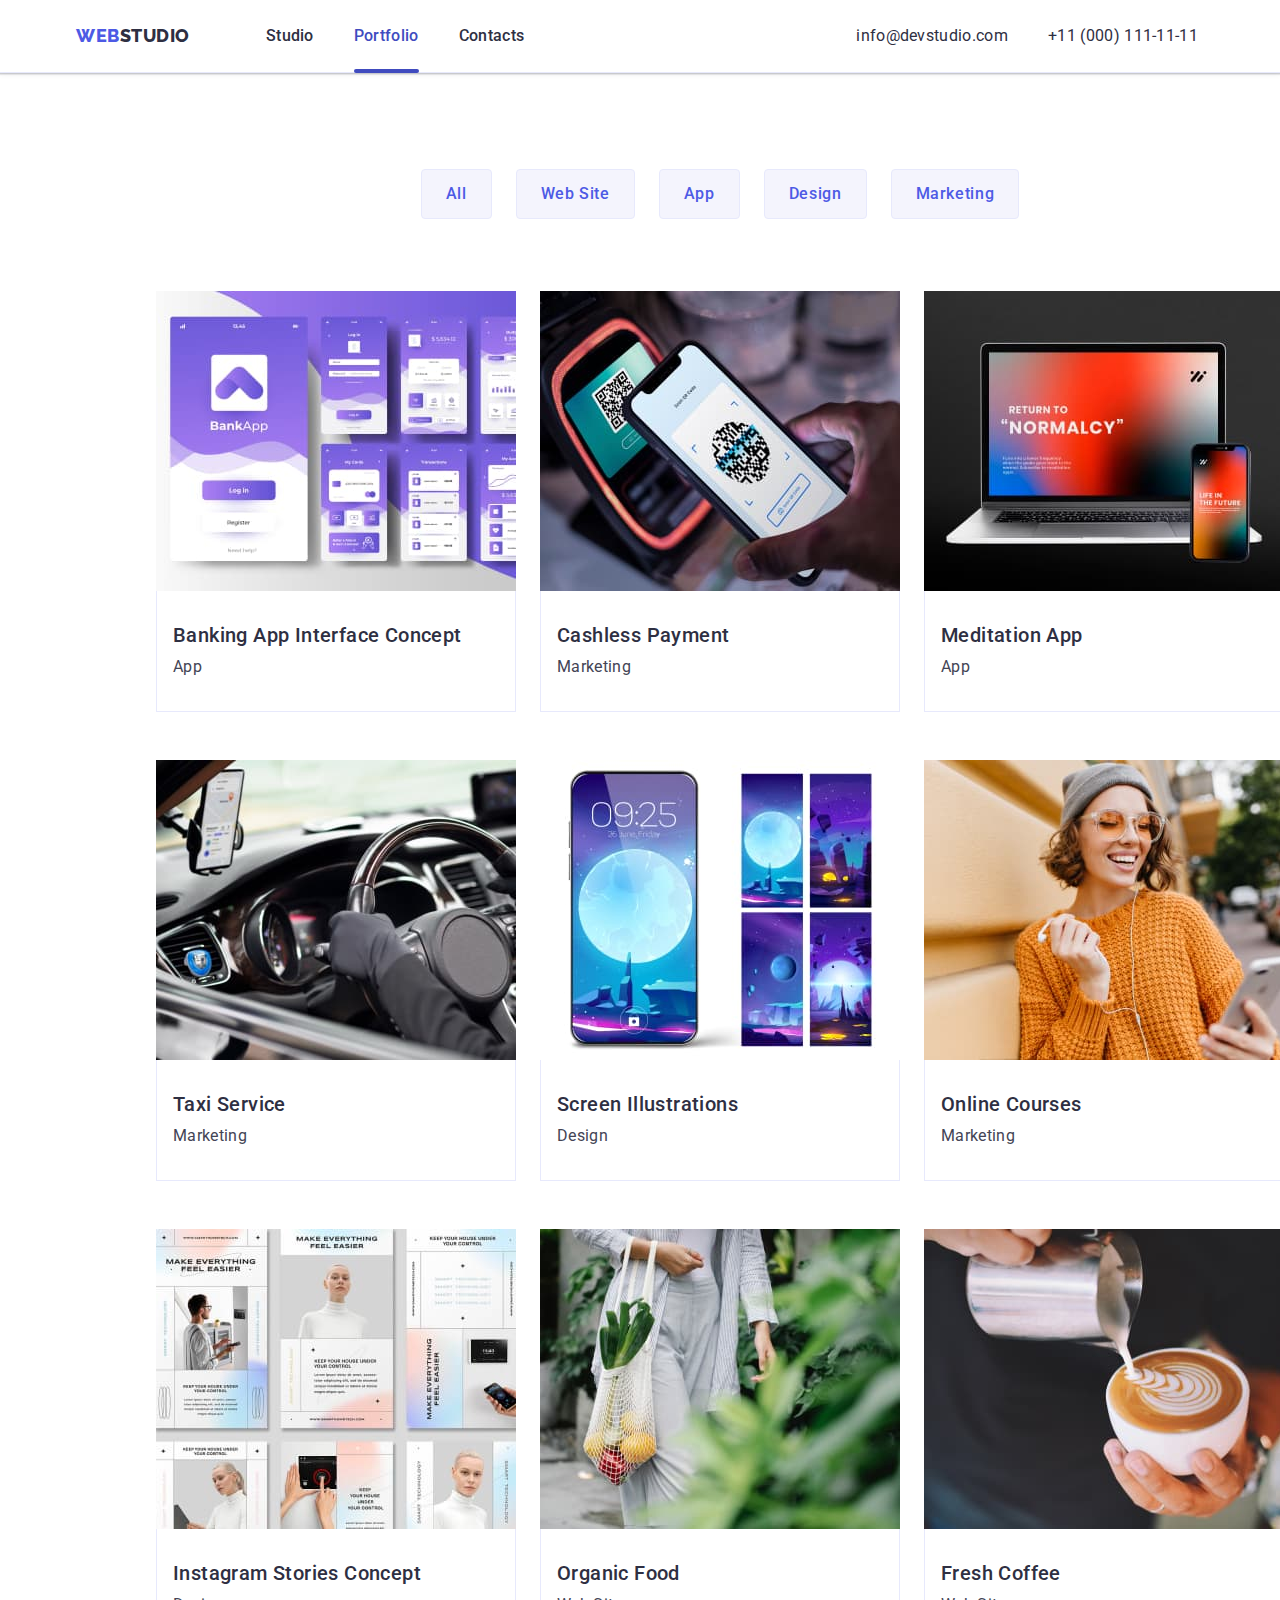
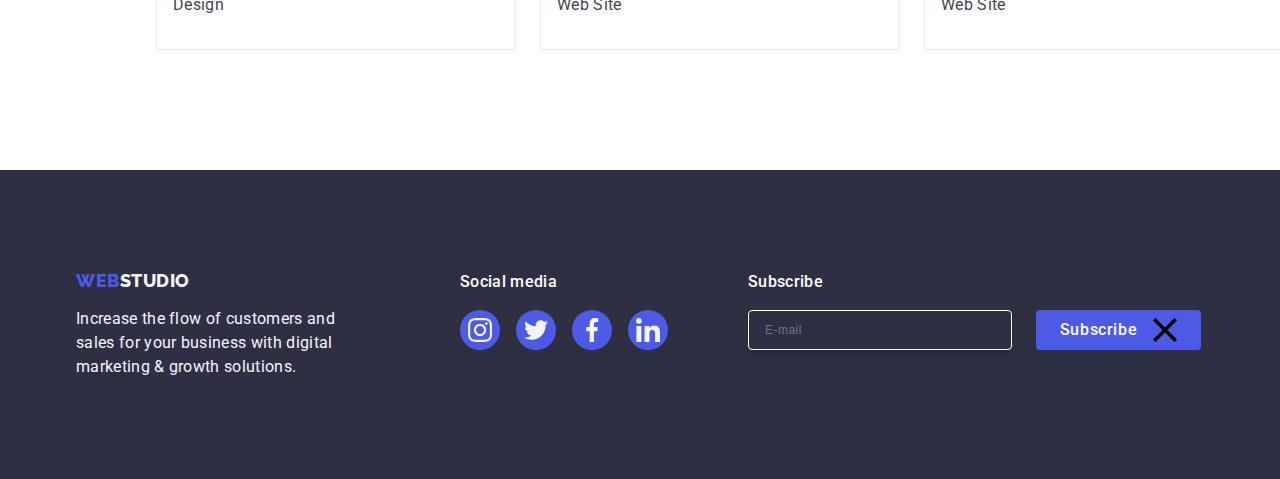
==== portfolio.html @ 4caf3ba0 "Adding files from previous homework" ====
<!DOCTYPE html>
<html lang="en">
  <head>
    <meta charset="UTF-8" />
    <meta name="viewport" content="width=device-width, initial-scale=1.0" />
    <title>WebStudio</title>
    <link
      rel="stylesheet"
      href="https://cdnjs.cloudflare.com/ajax/libs/modern-normalize/2.0.0/modern-normalize.min.css"
      integrity="sha512-4xo8blKMVCiXpTaLzQSLSw3KFOVPWhm/TRtuPVc4WG6kUgjH6J03IBuG7JZPkcWMxJ5huwaBpOpnwYElP/m6wg=="
      crossorigin="anonymous"
      referrerpolicy="no-referrer"
    />
    <link rel="stylesheet" href="./css/styles.css" />
    <link rel="preconnect" href="https://fonts.googleapis.com" />
    <link rel="preconnect" href="https://fonts.gstatic.com" crossorigin />
    <link
      href="https://fonts.googleapis.com/css2?family=Raleway:wght@800&family=Roboto:wght@400;500;700;900&display=swap"
      rel="stylesheet"
    />
  </head>
  <body>
    <header class="page-header">
      <div class="header-container container">
        <nav class="nav-container">
          <a href="./index.html" class="logo link"
            >Web<span class="logo header-logo-color">Studio</span></a
          >
          <ul class="menu-items">
            <li class="menu-list">
              <a href="./index.html" class="link navigation-link">Studio</a>
            </li>
            <li class="menu-list">
              <a
                href="./portfolio.html"
                class="link navigation-link link-active"
                >Portfolio</a
              >
            </li>
            <li class="menu-list">
              <a href="" class="link navigation-link">Contacts</a>
            </li>
          </ul>
        </nav>
        <address>
          <ul class="contact-list">
            <li class="contact-item">
              <a href="mailto:info@devstudio.com" class="contact-link"
                >info@devstudio.com</a
              >
            </li>
            <li class="contact-item">
              <a href="tel:+110001111111" class="contact-link"
                >+11 (000) 111-11-11</a
              >
            </li>
          </ul>
        </address>
      </div>
    </header>
    <main>
      <!-- filters-list -->
      <section class="portfolio-section">
        <div class="container">
          <h1 class="visually-hidden">Gallery</h1>
          <ul class="list filter-list">
            <li class="filter-list-transitions">
              <button type="button" class="filter-button">All</button>
            </li>
            <li class="filter-list-transitions">
              <button type="button" class="filter-button">Web Site</button>
            </li>
            <li class="filter-list-transitions">
              <button type="button" class="filter-button">App</button>
            </li>
            <li class="filter-list-transitions">
              <button type="button" class="filter-button">Design</button>
            </li>
            <li class="filter-list-transitions">
              <button type="button" class="filter-button">Marketing</button>
            </li>
          </ul>

          <!-- Images -->
          <ul class="image-list">
            <li class="portfolio-list-item">
              <a class="link portfolio-link transformation" href="">
                <div class="pop-up-div">
                  <img
                    src="./images/portfolio/img1.jpg"
                    alt="Screenshot of mobile app mockup designs"
                    width="360"
                    height="300"
                  />
                  <p class="pop-up-paragraph">
                    14 Stylish and User-Friendly App Design Concepts · Task
                    Manager App · Calorie Tracker App · Exotic Fruit Ecommerce
                    App · Cloud Storage App
                  </p>
                </div>
                <div class="application-name-and-category">
                  <h2 class="application-name">
                    Banking App Interface Concept
                  </h2>
                  <p class="application-category">App</p>
                </div>
              </a>
            </li>
            <li class="portfolio-list-item">
              <a class="link portfolio-link transformation" href="">
               <div class="pop-up-div">
                  <img
                    src="./images/portfolio/img2.jpg"
                    alt="Scanning the QR code for cashless payment"
                    width="360"
                    height="300"
                  />
                  <p class="pop-up-paragraph">
                    14 Stylish and User-Friendly App Design Concepts · Task
                    Manager App · Calorie Tracker App · Exotic Fruit Ecommerce
                    App · Cloud Storage App
                  </p>
               </div>
                <div class="application-name-and-category">
                  <h2 class="application-name">Cashless Payment</h2>
                  <p class="application-category">Marketing</p>
                </div>
              </a>
            </li>
            <li class="portfolio-list-item">
              <a class="link portfolio-link transformation" href="">
               <div class="pop-up-div">
                  <img
                    src="./images/portfolio/img3.jpg"
                    alt="Laptop and smartphone advertising"
                    width="360"
                    height="300"
                  />
                  <p class="pop-up-paragraph">
                    14 Stylish and User-Friendly App Design Concepts · Task
                    Manager App · Calorie Tracker App · Exotic Fruit Ecommerce
                    App · Cloud Storage App
                  </p>
               </div>
                <div class="application-name-and-category">
                  <h2 class="application-name">Meditation App</h2>
                  <p class="application-category">App</p>
                </div>
              </a>
            </li>
            <li class="portfolio-list-item">
              <a class="link portfolio-link transformation" href="">
                <div class="pop-up-div">
                  <img
                    src="./images/portfolio/img4.jpg"
                    alt="The taxi driver uses a mobile application in the car"
                    width="360"
                    height="300"
                  />
                  <p class="pop-up-paragraph">
                    14 Stylish and User-Friendly App Design Concepts · Task
                    Manager App · Calorie Tracker App · Exotic Fruit Ecommerce
                    App · Cloud Storage App
                  </p>
                </div>
                <div class="application-name-and-category">
                  <h2 class="application-name">Taxi Service</h2>
                  <p class="application-category">Marketing</p>
                </div>
              </a>
            </li>
            <li class="portfolio-list-item">
              <a class="link portfolio-link transformation" href="">
               <div class="pop-up-div">
                  <img
                    src="./images/portfolio/img5.jpg"
                    alt="illustrations showing screenshots of smartphone wallpapers"
                    width="360"
                    height="300"
                  />
                  <p class="pop-up-paragraph">
                    14 Stylish and User-Friendly App Design Concepts · Task
                    Manager App · Calorie Tracker App · Exotic Fruit Ecommerce
                    App · Cloud Storage App
                  </p>
               </div>
                <div class="application-name-and-category">
                  <h2 class="application-name">Screen Illustrations</h2>
                  <p class="application-category">Design</p>
                </div>
              </a>
            </li>
            <li class="portfolio-list-item">
              <a class="link portfolio-link transformation" href="">
               <div class="pop-up-div">
                  <img
                    src="./images/portfolio/img6.jpg"
                    alt="A girl uses a smartphone while learning online"
                    width="360"
                    height="300"
                  />
                  <p class="pop-up-paragraph">
                    14 Stylish and User-Friendly App Design Concepts · Task
                    Manager App · Calorie Tracker App · Exotic Fruit Ecommerce
                    App · Cloud Storage App
                  </p>
               </div>
                <div class="application-name-and-category">
                  <h2 class="application-name">Online Courses</h2>
                  <p class="application-category">Marketing</p>
                </div>
              </a>
            </li>
            <li class="portfolio-list-item">
              <a class="link portfolio-link transformation" href="">
                <div class="pop-up-div">
                  <img
                    src="./images/portfolio/img7.jpg"
                    alt="Design concepts for Instagram"
                    width="360"
                    height="300"
                  />
                  <p class="pop-up-paragraph">
                    14 Stylish and User-Friendly App Design Concepts · Task
                    Manager App · Calorie Tracker App · Exotic Fruit Ecommerce
                    App · Cloud Storage App
                  </p>
                </div>
                <div class="application-name-and-category">
                  <h2 class="application-name">Instagram Stories Concept</h2>
                  <p class="application-category">Design</p>
                </div>
              </a>
            </li>
            <li class="portfolio-list-item">
              <a class="link portfolio-link transformation" href="">
                <div class="pop-up-div">
                  <img
                    src="./images/portfolio/img8.jpg"
                    alt="Woman carries healthy vegetables and fruits"
                    width="360"
                    height="300"
                  />
                  <p class="pop-up-paragraph">
                    14 Stylish and User-Friendly App Design Concepts · Task
                    Manager App · Calorie Tracker App · Exotic Fruit Ecommerce
                    App · Cloud Storage App
                  </p>
                </div>
                <div class="application-name-and-category">
                  <h2 class="application-name">Organic Food</h2>
                  <p class="application-category">Web Site</p>
                </div>
              </a>
            </li>
            <li class="portfolio-list-item">
              <a class="link portfolio-link transformation" href="">
               <div class="pop-up-div">
                  <img
                    src="./images/portfolio/img9.jpg"
                    alt="Making delicious cappuccino coffee"
                    width="360"
                    height="300"
                  />
                  <p class="pop-up-paragraph">
                    14 Stylish and User-Friendly App Design Concepts · Task
                    Manager App · Calorie Tracker App · Exotic Fruit Ecommerce
                    App · Cloud Storage App
                  </p>
               </div>
                <div class="application-name-and-category">
                  <h2 class="application-name">Fresh Coffee</h2>
                  <p class="application-category">Web Site</p>
                </div>
              </a>
            </li>
          </ul>
        </div>
      </section>
    </main>

            <!-- Footer -->
    <footer class="footer-attributes">
      <div class="container footer-container">
        <div class="footer-logo-and-description">
          <a href="./index.html" class="logo link footer-link"
            >Web<span class="footer-logo-color">Studio</span></a
          >
          <p class="footer-description">
            Increase the flow of customers and sales for your business with
            digital marketing & growth solutions.
          </p>
        </div>

        <!-- Footer - Social media icons -->
        <div class="footer-social-media-container">
          <p class="footer-social-media-icons-header">Social media</p>
          <ul class="footer-social-media-list">
            <li class="footer-social-media-list-item">
              <a class="footer-social-media-link" href="">
                <svg class="footer-social-media-icon" width="24" height="24">
                  <use href="./images/icons.svg#icon-instagram"></use>
                </svg>
              </a>
            </li>
            <li class="footer-social-media-list-item">
              <a class="footer-social-media-link" href="">
                <svg class="footer-social-media-icon" width="24" height="24">
                  <use href="./images/icons.svg#icon-twitter"></use>
                </svg>
              </a>
            </li>
            <li class="footer-social-media-list-item">
              <a class="footer-social-media-link" href="">
                <svg class="footer-social-media-icon" width="24" height="24">
                  <use href="./images/icons.svg#icon-facebook"></use>
                </svg>
              </a>
            </li>
            <li class="footer-social-media-list-item">
              <a class="footer-social-media-link" href="">
                <svg class="footer-social-media-icon" width="24" height="24">
                  <use href="./images/icons.svg#icon-linkedin"></use>
                </svg>
              </a>
            </li>
          </ul>
        </div>

        <!-- Footer form -->
        <div class="div-footer-three">
          <p class="paragraph-footer-three">
         Subscribe
          </p>
          <form class="footer-form">
          <label class="label-footer">
           <input class="input-footer" name="input-footer" type="email" placeholder="E-mail" required></label>
           <button type="submit" class="button-footer">Subscribe
             <svg width="24" height="24" class="icon-button">
                 <use href="./images/icons-modal.svg#icon-close"></use>
             </svg>
         </button>
          </form>
         </div>
      </div>
    </footer>
  </body>
</html>
---- css/styles.css ----
*,
*::before,
*::after {
  img {
    display: block;
    max-width: 100%;
    height: auto;
  }
  button {
    cursor: pointer;
    border: none;
    border-radius: 4px;
  }

  .link {
    text-decoration: none;
    padding: 0;
    margin: 0;
  }
}

* {
  box-sizing: border-box;
  margin: 0;
  padding: 0;
}

:root {
  --iris-color: #4d5ae5;
  --ocean-color: #404bbf;
  --navy-blue-color: #2e2f42;
  --green-color: #31d0aa;
  --slate-color: #434455;
  --light-slate-color: #8e8f99;
  --cornflower-color: #e7e9fc;
  --cloud-color: #f4f4fd;
  --navy-blue-modal-color: #2e2f4266;
  --grey-color: #2e2f42b2;
  --white-color: #ffffff;
  --dairy-color: #fcfcfc;
}

h1,
h2,
h3,
h4,
h5,
h6,
p {
  margin: 0;
}

body {
  font-family: "Roboto", sans-serif;
  color: var(--slate-color);
  background-color: var(--white-color);
}

img {
  display: block;
}

/* header */
.page-header {
  margin: 0 auto;
  border-bottom: 1px solid var(--cornflower-color);
  box-shadow: 0px 2px 1px rgba(46, 47, 66, 0.08),
    0px 1px 1px rgba(46, 47, 66, 0.16), 0px 1px 6px rgba(46, 47, 66, 0.08);
}

.header-container {
  display: flex;
  align-items: center;
}

.logo {
  font-family: "Raleway", sans-serif;
  font-size: 18px;
  font-weight: 800;
  line-height: 1.17;
  letter-spacing: 0.54px;
  text-transform: uppercase;
  margin-right: 76px;
  color: var(--iris-color);
}

.header-logo-color {
  color: var(--navy-blue-color);
  margin: 0;
}

.menu-items {
  display: flex;
  list-style: none;
  font-style: normal;
  margin-block-start: 0;
  margin-block-end: 0;
 }

.menu-list:nth-child(-n + 2) {
  margin-right: 40px;
}

.menu-list:last-child {
  margin-right: 0;
}

.navigation-link {
  display: inline-block;
  position: relative;
  padding:24px 0;
  font-weight: 500;
  font-size: 16px;
  line-height: 1.5;
  letter-spacing: 0.02em;
  color: #2e2f42;
  transition: color 250ms cubic-bezier(0.4, 0, 0.2, 1);
}

.navigation-link:hover,
.navigation-link:focus {
  color: var(--ocean-color);
}

.link-active {
  color: var(--ocean-color, #404bbf);
}

.link-active::after {
  content: "";
  position: absolute;
  left: 0;
  bottom: -1px;
  height: 4px;
  background-color: #404bbf;
  border-radius: 2px;
  width: 100%;
}

.contact-list {
  display: flex;
  list-style: none;
  font-style: normal;
  margin-block-start: 0;
  margin-block-end: 0;
}

.contact-item:first-child {
  margin-left: 332px;
  margin-right: 40px;
}

.contact-item:last-child {
  margin-right: 0;
}

.contact-link {
  position: relative;
  display: inline-block;
  font-size: 16px;
  font-weight: 400;
  line-height: 1.5;
  letter-spacing: 0.02em;
  text-decoration: none;
  color: var(--navy-blue-color);
  padding: 24px 0;
  transition: color 250ms cubic-bezier(0.4, 0, 0.2, 1);
}

.contact-link:hover,
.contact-link:focus {
  color: var(--ocean-color);
}

.container {
  width: 1158px;
  max-width: 1158px;
  padding: 0 15px;
  margin: 0 auto;
}

.first-section {
  width: 1440px;
  max-width: 1440px;
  padding: 188px 0;
  margin: 0 auto;
}

.section {
  padding: 120px 0;
  margin: 0 auto;
}

.section-three {
  padding: 0 0 120px 0;
  margin: 0 auto;
}

.nav-container {
  display: flex;
  align-items: center;
  padding: 0;
}

.nav-item {
  width: 1440px;
  max-width: 1440px;
  margin: 0 auto;
}

.visually-hidden {
  position: absolute;
  width: 1px;
  height: 1px;
  margin: -1px;
  border: 0;
  padding: 0;
  white-space: nowrap;
  clip-path: inset(100%);
  clip: rect(0 0 0 0);
  overflow: hidden;
}

.list-item {
  flex-basis: calc((100% - 48px) / 3);
}

.list-3 {
  display: flex;
  gap: 24px;
}

.list-4 {
  margin-top: -15px;
}

.list {
  display: flex;
  list-style: none;
  padding: 0;
  margin: 0;
  gap: 24px;
}

/* Section 1 - Hero */
.hero {
  background-color: var(--navy-blue-color);
  margin: 0 auto;
  background-image: linear-gradient(
      rgba(46, 47, 66, 0.7),
      rgba(46, 47, 66, 0.7)
    ),
    url(../images/hero-image.jpg);
  background-repeat: no-repeat;
  background-position: center;
  background-size: cover;
}

.hero-header {
  max-width: 496px;
  color: var(--white-color);
  text-align: center;
  font-size: 56px;
  font-weight: 700;
  line-height: 1;
  letter-spacing: 0.02em;
  margin: 0 auto 48px;
}

.hero-button {
  display: block;
  min-width: 169px;
  color: var(--white-color);
  background-color: var(--iris-color);
  font-size: 16px;
  font-weight: 500;
  line-height: 1.5;
  letter-spacing: 0.64px;
  font-family: "Roboto", sans-serif;
  cursor: pointer;
  padding: 16px 32px;
  margin: 0 auto;
  border: 0;
  border-radius: 4px;
  box-shadow: 0px 4px 4px 0px rgba(0, 0, 0, 0.15);
}

.hero-button:hover,
.hero-button:focus {
  color: var(--white-color);
  background-color: var(--ocean-color);
  box-shadow: 0px 4px 4px 0px rgba(0, 0, 0, 0.15);
}

.smaller-headline {
  font-weight: 500;
  font-size: 20px;
  line-height: 1.2;
  letter-spacing: 0.02em;
  color: var(--navy-blue-color);
}

.bigger-headline {
  font-size: 36px;
  font-weight: 500;
  line-height: 1.11;
  letter-spacing: 0.02em;
  text-align: center;
  text-transform: capitalize;
  color: var(--navy-blue-color);
  padding: 0;
  margin: 0 0 72px 0;
}

/* Section 2 - our advantages */
.advantages-list {
  display: flex;
  gap: 24px;
}

.advantages-list-item {
  max-width: 264px;
  flex-basis: calc((100% - 72px) / 4);
}

.advantages-icons {
  display: flex;
  align-items: center;
  justify-content: center;
  width: 264px;
  height: 112px;
  background-color: #f4f4fd;
  border-radius: 4px;
  margin-bottom: 8px;
}

.our-advantages {
  font-weight: 500;
  font-size: 20px;
  line-height: 1.2;
  letter-spacing: 0.02em;
  color: var(--navy-blue-color);
  margin: 0 0 8px 0;
}

.advantages-description {
  color: var(--slate-color);
  font-size: 16px;
  line-height: 1.5;
  letter-spacing: 0.02em;
  margin: 0 0 8px 0;
}

/* Section 4 - Team Cards  */
.team-section-background {
  background-color: var(--cloud-color);
}

.team-list {
  background-color: var(--white-color);
  border-radius: 0px 0px 4px 4px;
  flex-basis: calc((100% - 72px) / 4);
}

.card-caption {
  padding: 32px 0;
  margin: 0;
}

h3.employee-name {
  padding: 0;
  margin: 0 0 8px 0;
}

p.employee-specialization {
  padding: 0;
  margin: 0;
}

.team-presentation {
  text-align: center;
  font-size: 36px;
  font-weight: 700;
  line-height: 1.1111111111111112;
  letter-spacing: 0.72px;
  text-transform: capitalize;
}

.team-card-shadow {
  box-shadow: 0px 2px 1px 0px rgba(46, 47, 66, 0.08),
    0px 1px 1px 0px rgba(46, 47, 66, 0.16),
    0px 1px 6px 0px rgba(46, 47, 66, 0.08);
}

.employee-name {
  color: var(--NAVY-BLUE, #2e2f42);
  text-align: center;

  font-family: Roboto;
  font-size: 20px;
  font-style: normal;
  font-weight: 500;
  line-height: 1.2;
  letter-spacing: 0.4px;
  margin-bottom: 8px;
}

.employee-specialization {
  color: var(--SLATE, #434455);
  text-align: center;
  font-family: Roboto;
  font-size: 16px;
  font-style: normal;
  font-weight: 400;
  line-height: 1.5;
  letter-spacing: 0.32px;
}

.application-name-and-category {
  padding: 32px 16px;
  border: 1px solid #e7e9fc;
  border-top: none;
}

.application-name {
  color: var(--NAVY-BLUE, #2e2f42);

  font-family: Roboto;
  font-size: 20px;
  font-style: normal;
  font-weight: 500;
  line-height: 1.2;
  letter-spacing: 0.4px;
  padding: 0;
  margin: 0 0 8px 0;
}

.application-category {
  color: var(--SLATE, #434455);
  font-family: Roboto;
  font-size: 16px;
  font-style: normal;
  font-weight: 400;
  line-height: 1.5;
  letter-spacing: 0.32px;
  padding: 0;
  margin: 0;
}

/* social media list */
.social-media-list {
  display: flex;
  justify-content: center;
  margin-top: 8px;
  gap: 24px;
}

.social-media-list-item {
  width: 40px;
  height: 40px;
  flex-shrink: 0;
  list-style: none;
}

.social-media-link {
  position: relative;
  display: inline-block;
  width: 100%;
  height: 100%;
  display: flex;
  justify-content: center;
  align-items: center;
  border: 1px solid transparent;
  border-radius: 50%;
  background-color: var(--iris-color, #4d5ae5);
  transition: background-color 250ms cubic-bezier(0.4, 0, 0.2, 1);
}

.social-media-link:hover,
.social-media-link:focus {
  background-color: var(--ocean-color, #404bbf);
}

.social-media-icon {
  width: 16px;
  height: 16px;
  fill: var(--cloud-color, #f4f4fd);
}

/* Section 5 - Customer logos */
.customers-logos-container {
  display: flex;
  flex-direction: column;
  align-items: center;
}

.client-logo-list {
  position: relative;
  display: flex;
  gap: 24px;
  width: 100%;
}

.client-logo {
  width: calc((100% - 120px) / 6);
  height: 88px;
  fill: var(--light-slate-color, #8e8f99);
}

.link-to-client {
  display: flex;
  justify-content: center;
  align-items: center;
  width: 100%;
  height: 100%;
  border-radius: 4px;
  border: 1px solid var(--light-slate-color, #8e8f99);
  fill: var(--light-slate-color, #8e8f99);
  color: var(--light-slate-color, #8e8f99);
  transition: border-color 250ms cubic-bezier(0.4, 0, 0.2, 1),
    color 250ms cubic-bezier(0.4, 0, 0.2, 1);
}

.link-to-client:hover,
.link-to-client:focus {
  fill: var(--ocean-color, #404bbf);
  border-color: var(--ocean-color, #404bbf);
  color: var(--ocean-color, #404bbf);
}

.svg-customer-logo {
  fill: currentColor;
}

/* Portfolio */
.portfolio-section {
  width: 1440px;
  max-width: 1440px;
  padding: 96px 0 120px 0;
  margin: 0 auto;
}

.filter-list {
  display: flex;
  justify-content: center;
  margin: 0 0 72px 0;
  gap: 24px;
}

.filter-list-transitions {
  background-color: 250ms cubic-bezier(0.4, 0, 0.2, 1);
  border-color: 250ms cubic-bezier(0.4, 0, 0.2, 1);
  box-shadow: inset 250ms cubic-bezier(0.4, 0, 0.2, 1);
}

.filter-button {
  font-family: "Roboto", sans-serif;
  color: var(--iris-color);
  background-color: var(--cloud-color);
  border: 1px solid var(--cornflower-color);
  text-align: center;
  font-size: 16px;
  font-weight: 500;
  line-height: 1.5;
  letter-spacing: 0.64px;
  cursor: pointer;
  padding: 12px 24px;
  border-radius: 4px;
  transition: color 250ms cubic-bezier(0.4, 0, 0.2, 1),
    background-color 250ms cubic-bezier(0.4, 0, 0.2, 1),
    border-color 250ms cubic-bezier(0.4, 0, 0.2, 1),
    box-shadow 250ms cubic-bezier(0.4, 0, 0.2, 1);
}

.filter-button:hover,
.filter-button:focus {
  color: var(--white-color);
  background-color: var(--ocean-color);
  border: 1px solid transparent;
  box-shadow: 0px 2px 2px 0px rgba(0, 0, 0, 0.12),
    0px 2px 1px 0px rgba(0, 0, 0, 0.08), 0px 3px 1px 0px rgba(0, 0, 0, 0.1);
}

.image-list {
  display: flex;
  flex-wrap: wrap;
  column-gap: 24px;
  row-gap: 48px;
  padding: 0;
  margin-block-start: 0;
  list-style: none;
  flex-shrink: 0;
}

.portfolio-list-item {
  flex-basis: calc((100% - 48px) / 3);
  background: var(--white-color, #ffffff);
}

.link {
  text-decoration: none;
}

.portfolio-link {
  display: block;
  transition: box-shadow 250ms cubic-bezier(0.4, 0, 0.2, 1);
}

.portfolio-link:hover,
.portfolio-link:focus {
  box-shadow: 0px 1px 6px rgba(46, 47, 66, 0.08),
    0px 1px 1px rgba(46, 47, 66, 0.16), 0px 2px 1px rgba(46, 47, 66, 0.08);
}

.application-name-and-category {
  padding: 32px 16px;
  border: 1px solid var(--cornflower-color, #e7e9fc);
  border-top: none;
}

.pop-up-div {
  position: relative;
  overflow: hidden;
}
.pop-up-paragraph {
  position: absolute;
  height: 100%;
  width: 100%;
  top: 0;
  padding: 40px 32px;
  font-size: 16px;
  line-height: 1.5;
  letter-spacing: 0.02em;
  color: var(--cloud-color, #f4f4fd);
  background-color: var(--iris-color, #4d5ae5);
  transform: translateY(100%);
  transition: transform 250ms cubic-bezier(0.4, 0, 0.2, 1);
}

.transformation:hover .pop-up-paragraph {
  transform: translateY(0%);
}
.transformation:focus .pop-up-paragraph {
  transform: translateY(0%);
}

/* Footer */
.footer-attributes {
  background: var(--navy-blue-color);
  padding: 100px 0;
  margin: 0 auto;
}

.footer-container {
  display: flex;
  align-items: baseline;
}

.footer-logo-and-description {
  margin-right: 120px;
}

.footer-link {
  display: inline-block;
  margin-bottom: 16px;
}

.footer-logo-color {
  color: var(--cloud-color);
}

.footer-description {
  max-width: 264px;
  color: var(--cloud-color);
  font-size: 16px;
  line-height: 1.5;
  letter-spacing: 0.02em;
  padding: 0;
  margin: 0;
}

/* Footer - Social media icons */
.footer-social-media-container {
  display: flex;
  flex-direction: column;
  width: 208px;
  height: 80px;
}

.footer-social-media-icons-header {
  color: var(--white-color, #ffffff);
  font-size: 16px;
  font-style: normal;
  font-weight: 500;
  line-height: 1.5;
  letter-spacing: 0.02em;
  margin-bottom: 16px;
}

.footer-social-media-list {
  display: flex;
  gap: 16px;
}

.footer-social-media-list-item {
  width: 40px;
  height: 40px;
  flex-shrink: 0;
  list-style: none;
}

.footer-social-media-link {
  display: flex;
  justify-content: center;
  align-items: center;
  width: 100%;
  height: 100%;
  border-radius: 50%;
  background-color: var(--iris-color, #4d5ae5);
  transition: background-color 250ms cubic-bezier(0.4, 0, 0.2, 1);
}

.footer-social-media-link:hover,
.footer-social-media-link:focus {
  background-color: var(--green-color, #31d0aa);
}

.footer-social-media-icon {
  width: 24px;
  height: 24px;
  fill: var(--cloud-color, #f4f4fd);
}

/* Footer form */
.div-footer-three {
  margin-left: 80px;
}

.paragraph-footer-three {
  margin-bottom: 16px;
  font-size: 16px;
  font-weight: 500;
  line-height: 1.5;
  letter-spacing: 0.02em;
  color: var(--white-color, #ffffff);
}
.footer-form {
  display: flex;
  gap: 24px;
}

.input-footer {
  width: 264px;
  height: 40px;
  border: 1px solid var(--white-color, #ffffff);
  background-color: transparent;
  font-size: 12px;
  line-height: 1.5;
  letter-spacing: 0.04em;
  padding-left: 16px;
  box-shadow: 0px 4px 4px 0px rgba(0, 0, 0, 0.15);
  border-radius: 4px;
  color: var(--white-color, #ffffff);
  display: flex;
}

.input-footer ::placeholder {
  color: var(--white-color, #ffffff);
}

.button-footer {
  min-width: 165px;
  height: 40px;
  display: flex;
  justify-content: center;
  align-items: center;
  font-family: "Roboto", sans-serif;
  font-size: 16px;
  font-weight: 500;
  line-height: 1.5;
  letter-spacing: 0.04em;
  color: var(--white-color, #ffffff);
  cursor: pointer;
  background-color: var(--iris-color, #4d5ae5);
  border: none;
  border-radius: 4px;
}

.button-footer:hover,
.button-footer:focus {
  background-color: var(--ocean-color, #404bbf);
  transition: background-color 250ms cubic-bezier(0.4, 0, 0.2, 1);
}

.icon-button {
  margin-left: 16px;
}

/* Modal window */
.hero-modal-button {
  transition: background-color 250ms cubic-bezier(0.4, 0, 0.2, 1);
}

.backdrop {
  position: fixed;
  width: 100%;
  height: 100%;
  top: 0;
  left: 0;
  transition: opacity 250ms cubic-bezier(0.4, 0, 0.2, 1),
    visibility 250ms cubic-bezier(0.4, 0, 0.2, 1);
  background-color: rgba(46, 47, 66, 0.4);
}

.is-hidden {
  opacity: 0;
  visibility: hidden;
  pointer-events: none;
}

.modal-container {
  position: absolute;
  width: 408px;
  min-height: 584px;
  top: 50%;
  left: 50%;
  border-radius: 4px;
  transform: translate(-50%, -50%) scale(1);
  transition: transform 250ms cubic-bezier(0.4, 0, 0.2, 1);
  padding: 72px 24px 24px 24px;
  background-color: var(--dairy-color, #fcfcfc);
  box-shadow: 0px 1px 1px rgba(0, 0, 0, 0.14), 0px 1px 3px rgba(0, 0, 0, 0.12),
    0px 2px 1px rgba(0, 0, 0, 0.2);
}

.close-btn {
  position: absolute;
  display: flex;
  align-items: center;
  justify-content: center;
  top: 24px;
  right: 24px;
  width: 24px;
  height: 24px;
  border-radius: 50%;
  padding: 0;
  cursor: pointer;
  background-color: var(--cornflower-color, #e7e9fc);
  border: 1px solid rgba(0, 0, 0, 0.1);
  transition: background-color 250ms cubic-bezier(0.4, 0, 0.2, 1),
    border 250ms cubic-bezier(0.4, 0, 0.2, 1);
}

.close-btn:hover,
.close-btn:focus {
  fill: var(--white-color, #ffffff);
  background-color: var(--ocean-color, #404bbf);
  border: none;
}

.close-btn-icon {
  transition: fill 250ms cubic-bezier(0.4, 0, 0.2, 1);
}

.modal-header {
  font-size: 16px;
  font-weight: 500;
  line-height: 1.5;
  text-align: center;
  letter-spacing: 0.02em;
  margin-bottom: 16px;
  color: var(--navy-blue-color, #2e2f42);
}

.modal-form {
  margin-bottom: 8px;
  color: var(--slate-color, #434455);
}
.modal-label {
  display: block;
  font-size: 12px;
  line-height: 1.17;
  letter-spacing: 0.04em;
  margin-bottom: 4px;
  color: var(--light-slate-color, #8e8f99);
}

.modal-item {
  position: relative;
  color: var(--light-slate-color, #8e8f99);
}

.input-element {
  width: 100%;
  height: 40px;
  border: 1px solid rgba(46, 47, 66, 0.4);
  border-radius: 4px;
  background-color: transparent;
  transition: border-color 250ms cubic-bezier(0.4, 0, 0.2, 1);
  padding-left: 38px;
  outline: transparent;
}

.input-element:focus {
  border-color: var(--iris-color, #4d5ae5);
}

.input-element:focus + svg {
  fill: var(--iris-color, #4d5ae5);
}

.modal-icon {
  position: absolute;
  left: 16px;
  top: 50%;
  transform: translateY(-50%);
  transition: fill 250ms cubic-bezier(0.4, 0, 0.2, 1);
}

.modal-text-input {
  margin-bottom: 16px;
}

.modal-textarea {
  width: 100%;
  height: 120px;
  font-size: 12px;
  line-height: 1.17;
  letter-spacing: 0.04em;
  background-color: transparent;
  outline: transparent;
  color: rgba(46, 47, 66, 0.4);
  border: 1px solid rgba(46, 47, 66, 0.4);
  border-radius: 4px;
  padding: 8px 16px;
  resize: none;
  transition: border-color 250ms cubic-bezier(0.4, 0, 0.2, 1);
}

.div-check {
  margin-bottom: 24px;
}
.modal-textarea:focus {
  border-color: var(--iris-color, #4d5ae5);
}

.second-modal-item {
  margin-bottom: 24px;
  color: var(--light-slate-color, #8e8f99);
}

.second-modal-label {
  display: block;
  font-size: 12px;
  line-height: 1.17;
  letter-spacing: 0.04em;
}

.label-modal-two {
  display: block;
  font-size: 12px;
  line-height: 1.17;
  letter-spacing: 0.04em;
  color: var(--section-fife);
  color: #8e8f99;
}

.span-label {
  width: 16px;
  height: 16px;
  border: 1px solid rgba(46, 47, 66, 0.4);
  border-radius: 2px;
      border 250ms cubic-bezier(0.4, 0, 0.2, 1),
    fill 250ms cubic-bezier(0.4, 0, 0.2, 1);
  display: inline-flex;
  align-items: center;
  justify-content: center;
  fill: transparent;
  margin-right: 8px;
  
  transition: background-color 250ms cubic-bezier(0.4, 0, 0.2, 1), border 250ms cubic-bezier(0.4, 0, 0.2, 1), fill 250ms cubic-bezier(0.4, 0, 0.2, 1);
}

.link-modal {
  color: var(--iris-color, #4d5ae5);
}
.button-modal-six {
  display: block;
  margin: 0 auto;
  min-width: 169px;
  height: 56px;
  font-family: "Roboto", sans-serif;
  font-size: 16px;
  font-weight: 500;
  line-height: 1.5;
  letter-spacing: 0.04em;
  color: #ffffff;
  cursor: pointer;
  background-color: #4d5ae5;
  border: none;
  border-radius: 4px;
  transition: background-color 250ms cubic-bezier(0.4, 0, 0.2, 1);
}
.modal-check:checked + .label-modal-two span {
  background-color: #404bbf;
  fill: #f4f4fd;
  border: none;
}

svg:not(:root) {
  overflow-clip-margin: content-box;
  overflow: hidden;
}

:not(svg) {
  transform-origin: 0px 0px;
}

.modal-link {
  color: var(--iris-color, #4d5ae5);
}
.send-button {
  display: block;
  min-width: 169px;
  height: 56px;
  font-family: "Roboto", sans-serif;
  font-size: 16px;
  font-weight: 500;
  line-height: 1.5;
  letter-spacing: 0.04em;
  border: none;
  border-radius: 4px;
  margin: 0 auto;
  color: var(--white-color, #ffffff);
  cursor: pointer;
  background-color: var(--iris-color, #4d5ae5);
  transition: background-color 250ms cubic-bezier(0.4, 0, 0.2, 1);
}
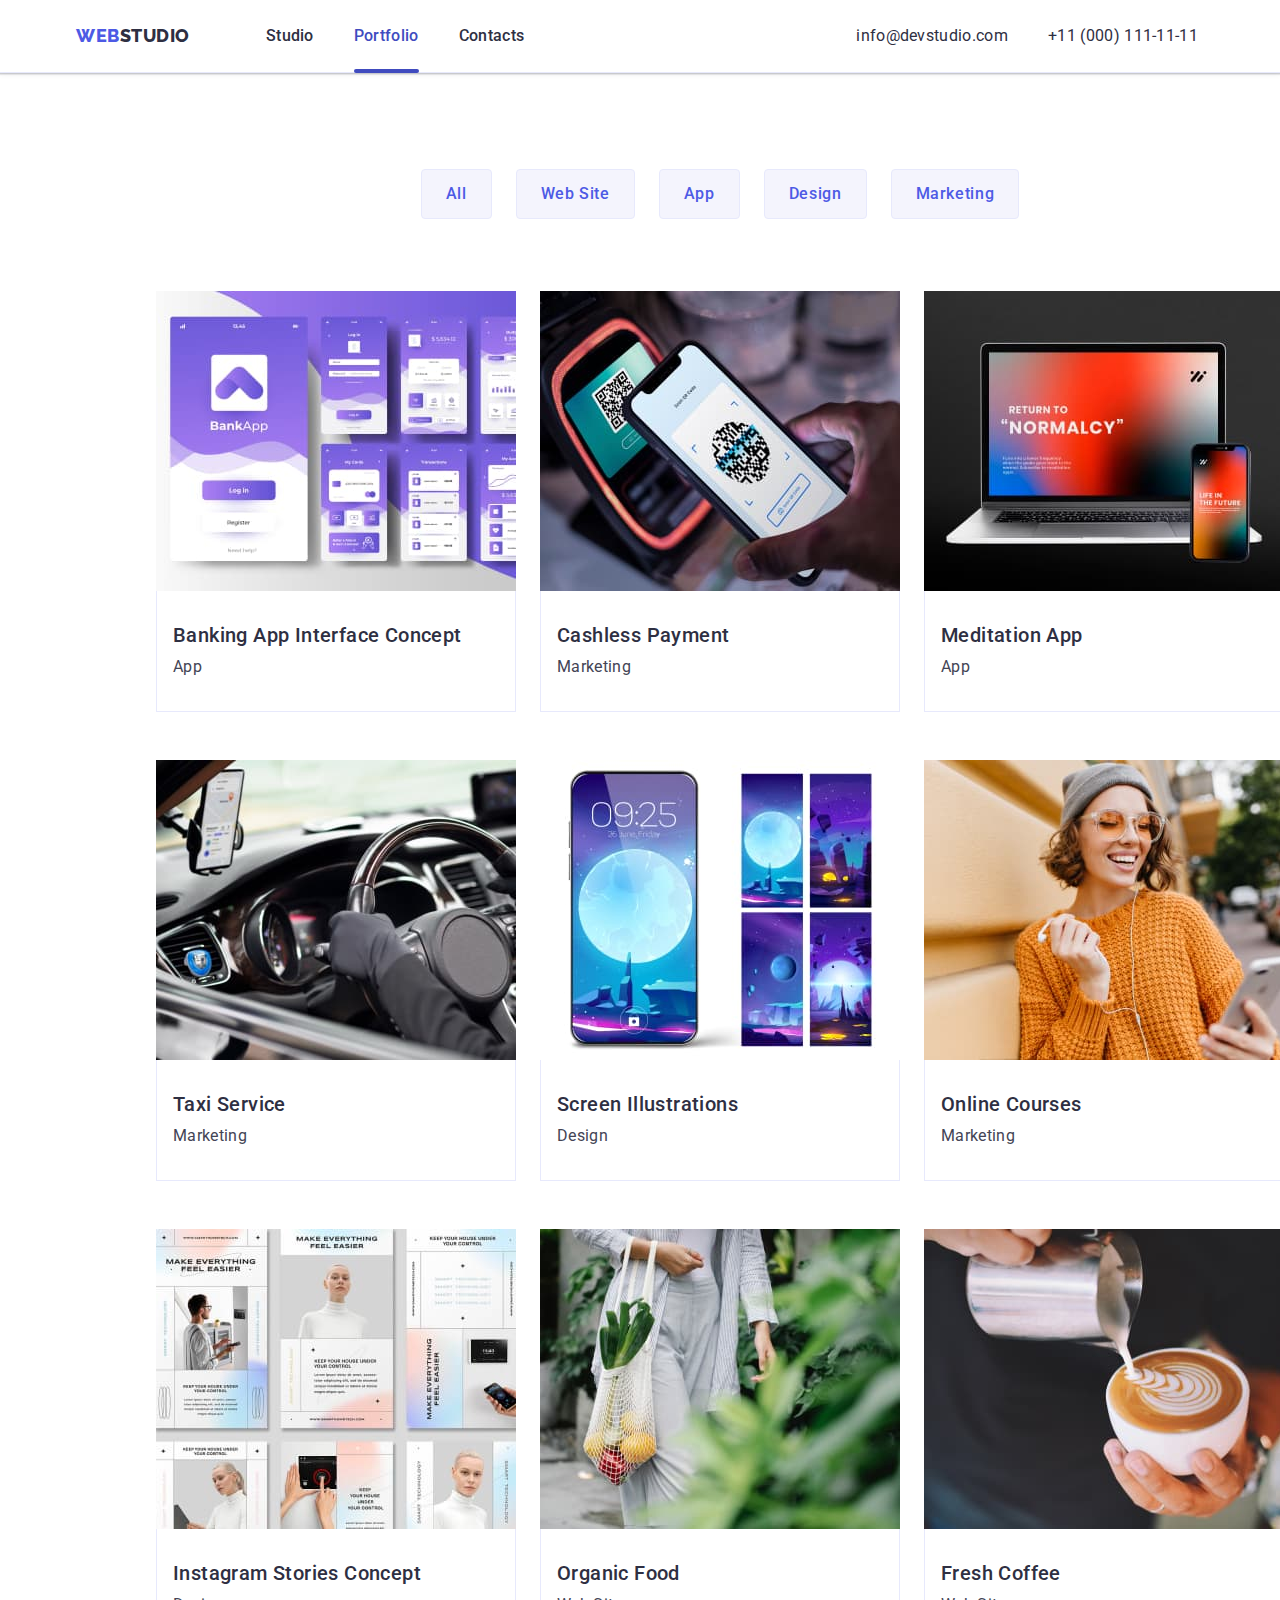
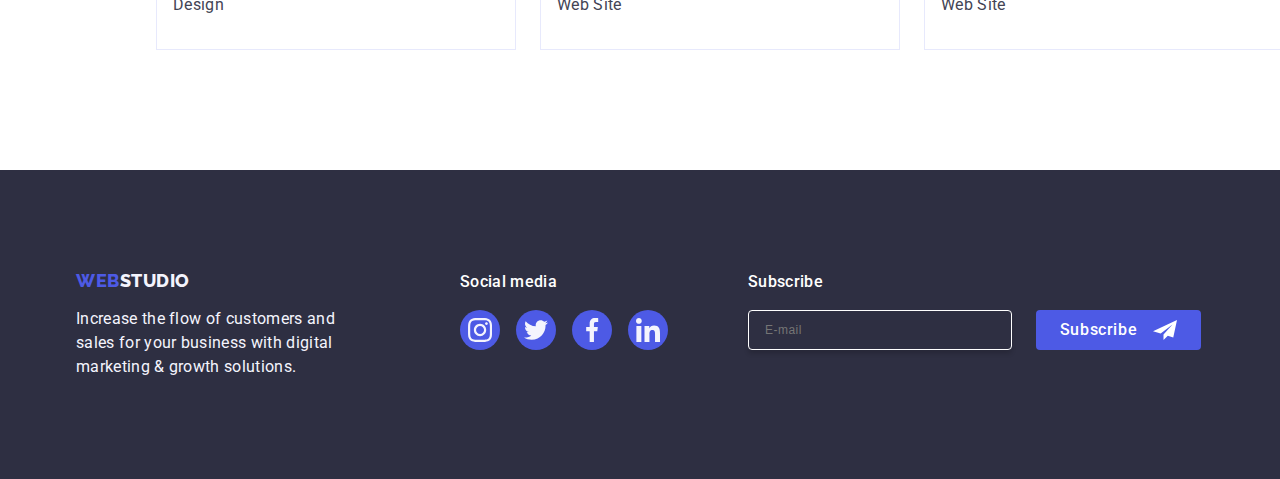
==== commit 6a379e89: "fixing bugs" ====
--- a/portfolio.html
+++ b/portfolio.html
@@ -279,7 +279,7 @@
       </section>
     </main>
 
-            <!-- Footer -->
+           <!-- Footer -->
     <footer class="footer-attributes">
       <div class="container footer-container">
         <div class="footer-logo-and-description">
@@ -329,19 +329,24 @@
 
         <!-- Footer form -->
         <div class="div-footer-three">
-          <p class="paragraph-footer-three">
-         Subscribe
-          </p>
+          <p class="paragraph-footer-three">Subscribe</p>
           <form class="footer-form">
-          <label class="label-footer">
-           <input class="input-footer" name="input-footer" type="email" placeholder="E-mail" required></label>
-           <button type="submit" class="button-footer">Subscribe
-             <svg width="24" height="24" class="icon-button">
-                 <use href="./images/icons-modal.svg#icon-close"></use>
-             </svg>
-         </button>
+            <label class="label-footer">
+              <input
+                class="input-footer"
+                name="input-footer"
+                type="email"
+                placeholder="E-mail"
+                required
+            /></label>
+            <button type="submit" class="button-footer">
+              Subscribe
+              <svg width="24" height="24" class="icon-button">
+                <use href="./images/icons-modal-two.svg#icon-frame"></use>
+              </svg>
+            </button>
           </form>
-         </div>
+        </div>
       </div>
     </footer>
   </body>
